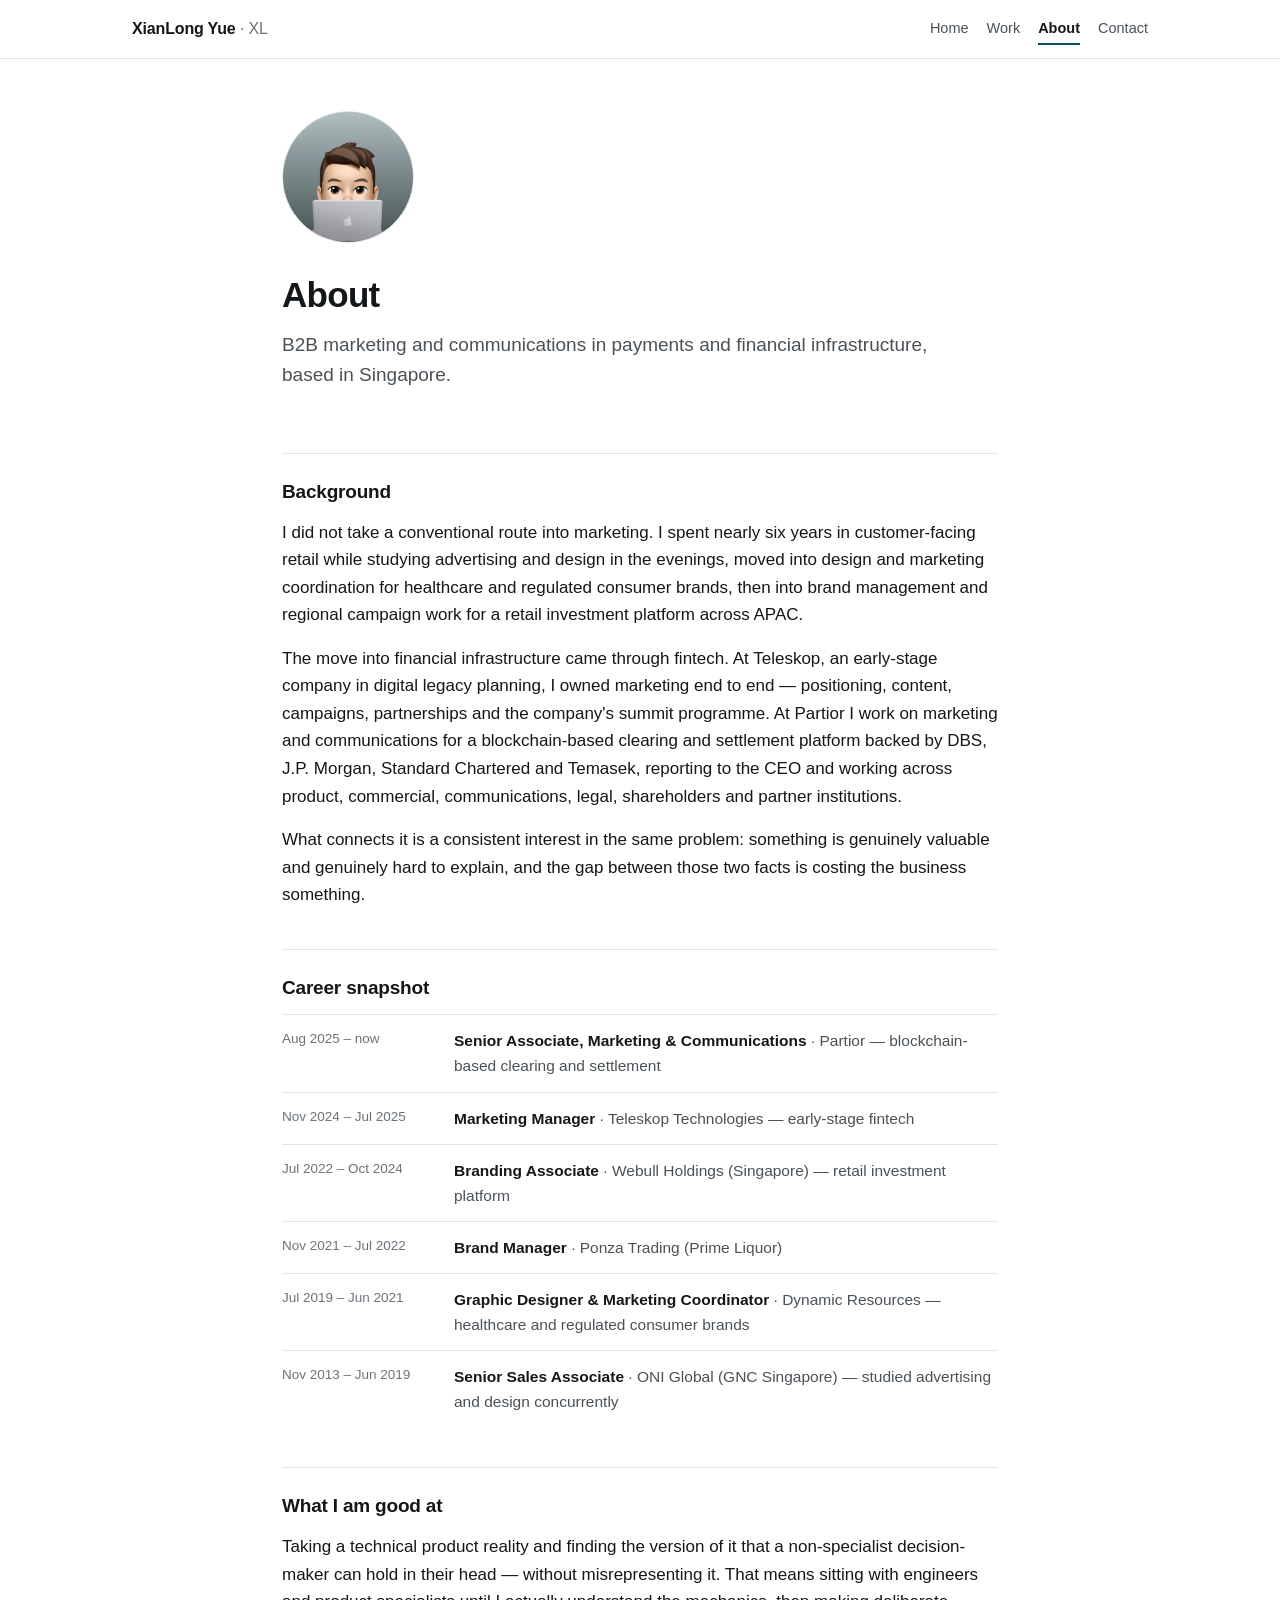
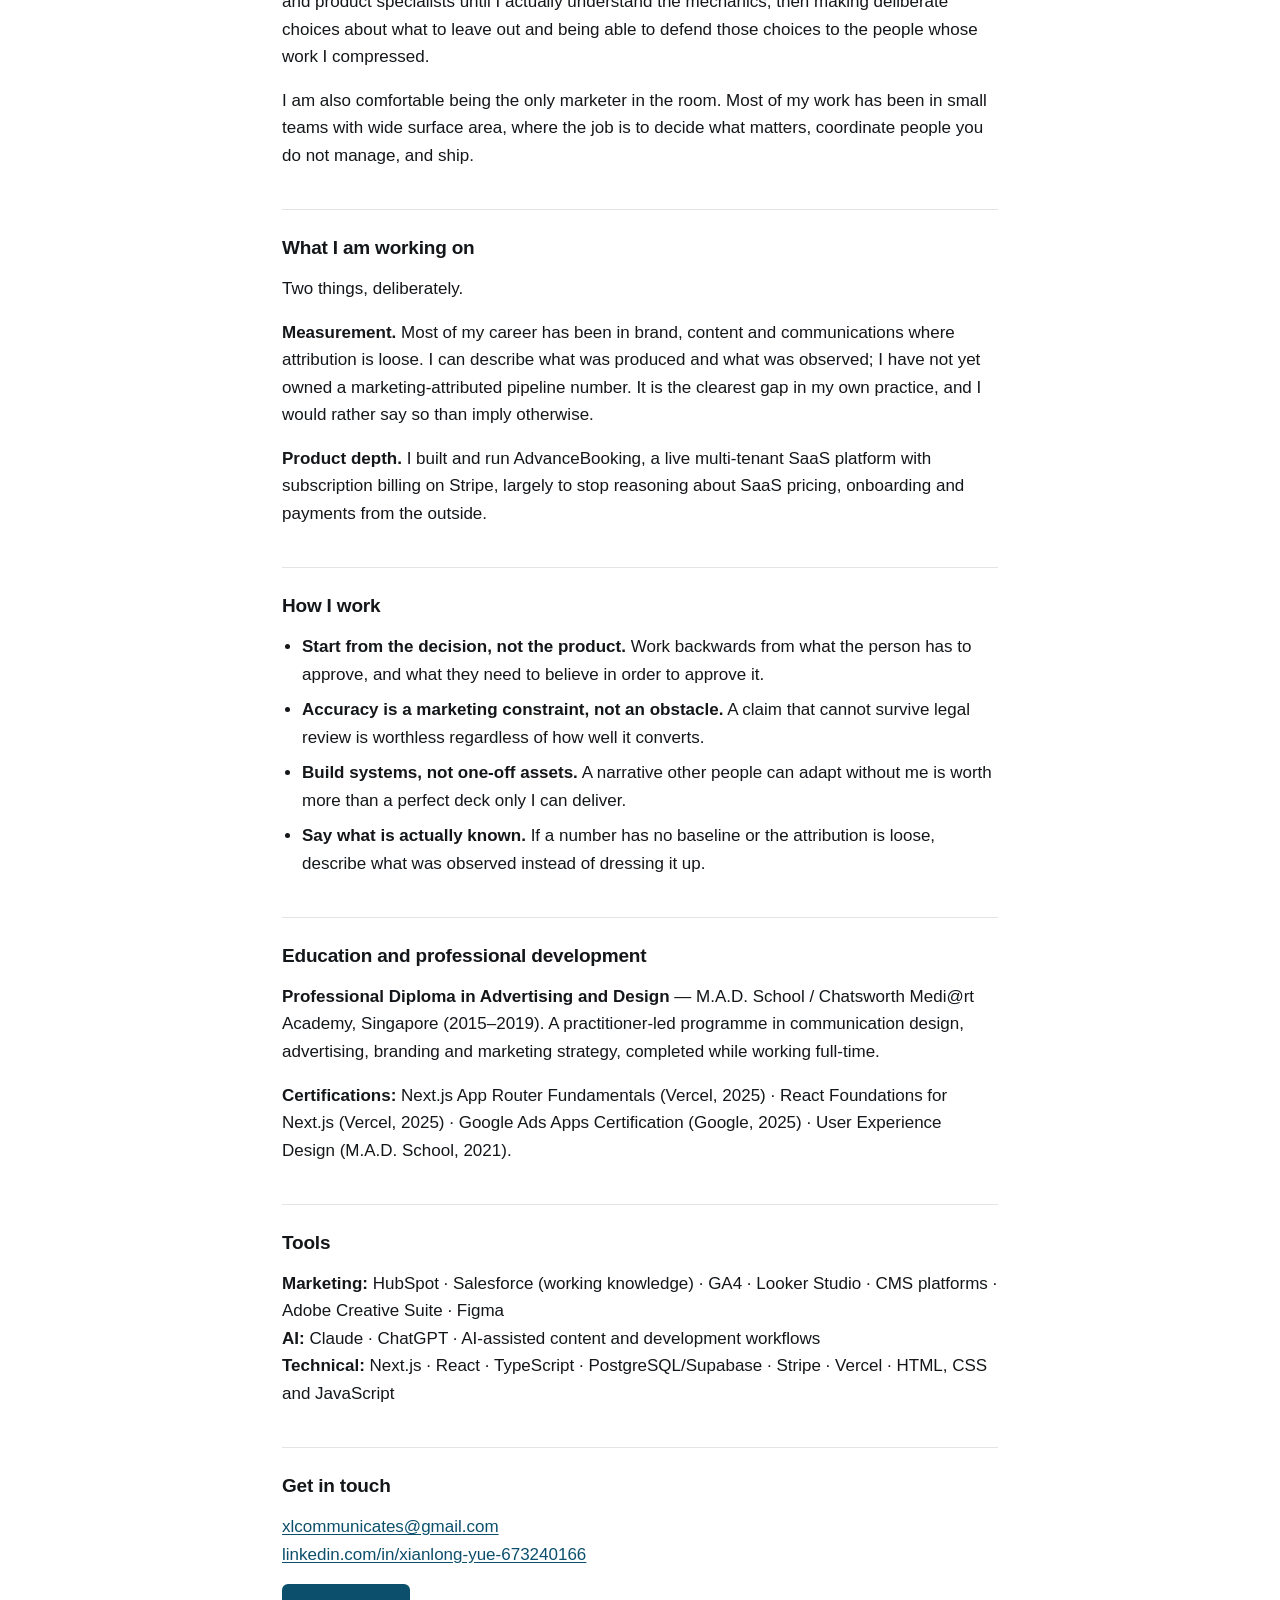
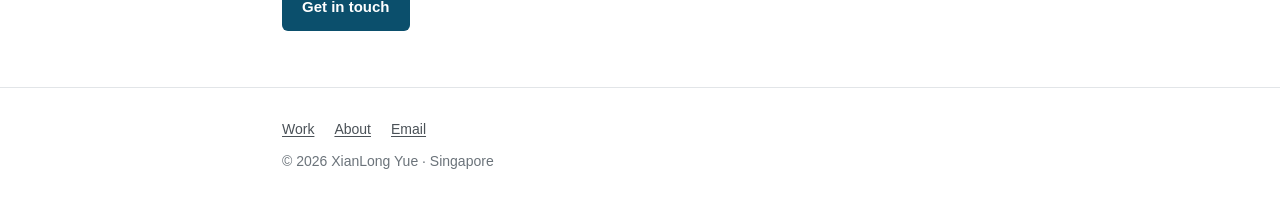
==== about.html @ cefd104b "Reposition portfolio as B2B fintech marketing site Multi-page site with five case studies (Partior, " ====
<!DOCTYPE html>
<html lang="en-GB">
<head>
<meta charset="utf-8">
<meta name="viewport" content="width=device-width, initial-scale=1">
<title>About — XianLong Yue, B2B marketing in payments and financial infrastructure</title>
<meta name="description" content="About XianLong Yue (XL): B2B marketing and communications in payments and financial infrastructure, Singapore and APAC. Background, how I work, and what I am working on next.">
<link rel="canonical" href="https://xlcommunicates-beep.github.io/about.html">
<meta property="og:type" content="profile">
<meta property="og:title" content="About — XianLong Yue">
<meta property="og:description" content="B2B marketing and communications in payments and financial infrastructure, Singapore and APAC.">
<meta property="og:url" content="https://xlcommunicates-beep.github.io/about.html">
<meta property="og:locale" content="en_GB">
<link rel="stylesheet" href="assets/style.css">
</head>
<body>
<a class="skip-link" href="#main">Skip to content</a>

<header class="site-header">
  <div class="wrap-wide">
    <a class="brand" href="index.html">XianLong Yue <span>· XL</span></a>
    <nav class="site-nav" aria-label="Primary">
      <ul>
        <li><a href="index.html">Home</a></li>
        <li><a href="work.html">Work</a></li>
        <li><a href="about.html" aria-current="page">About</a></li>
        <li><a href="index.html#contact">Contact</a></li>
      </ul>
    </nav>
  </div>
</header>

<main id="main">

  <div class="page-head">
    <div class="wrap">
      <img class="portrait" src="images/IMG_5839.jpg" alt="XianLong Yue" loading="lazy">
      <h1>About</h1>
      <p class="lede">B2B marketing and communications in payments and financial infrastructure,
      based in Singapore.</p>
    </div>
  </div>

  <section>
    <div class="wrap">
      <h2>Background</h2>
      <p>I did not take a conventional route into marketing. I spent nearly six years in
      customer-facing retail while studying advertising and design in the evenings, moved into design
      and marketing coordination for healthcare and regulated consumer brands, then into brand
      management and regional campaign work for a retail investment platform across APAC.</p>
      <p>The move into financial infrastructure came through fintech. At Teleskop, an early-stage
      company in digital legacy planning, I owned marketing end to end — positioning, content,
      campaigns, partnerships and the company's summit programme. At Partior I work on marketing and
      communications for a blockchain-based clearing and settlement platform backed by DBS,
      J.P. Morgan, Standard Chartered and Temasek, reporting to the CEO and working across product,
      commercial, communications, legal, shareholders and partner institutions.</p>
      <p>What connects it is a consistent interest in the same problem: something is genuinely
      valuable and genuinely hard to explain, and the gap between those two facts is costing the
      business something.</p>

      <h2>Career snapshot</h2>
      <div class="timeline">
        <div class="tl-row">
          <div class="when">Aug 2025 – now</div>
          <div class="what"><strong>Senior Associate, Marketing &amp; Communications</strong>
            <span>· Partior — blockchain-based clearing and settlement</span></div>
        </div>
        <div class="tl-row">
          <div class="when">Nov 2024 – Jul 2025</div>
          <div class="what"><strong>Marketing Manager</strong>
            <span>· Teleskop Technologies — early-stage fintech</span></div>
        </div>
        <div class="tl-row">
          <div class="when">Jul 2022 – Oct 2024</div>
          <div class="what"><strong>Branding Associate</strong>
            <span>· Webull Holdings (Singapore) — retail investment platform</span></div>
        </div>
        <div class="tl-row">
          <div class="when">Nov 2021 – Jul 2022</div>
          <div class="what"><strong>Brand Manager</strong>
            <span>· Ponza Trading (Prime Liquor)</span></div>
        </div>
        <div class="tl-row">
          <div class="when">Jul 2019 – Jun 2021</div>
          <div class="what"><strong>Graphic Designer &amp; Marketing Coordinator</strong>
            <span>· Dynamic Resources — healthcare and regulated consumer brands</span></div>
        </div>
        <div class="tl-row">
          <div class="when">Nov 2013 – Jun 2019</div>
          <div class="what"><strong>Senior Sales Associate</strong>
            <span>· ONI Global (GNC Singapore) — studied advertising and design concurrently</span></div>
        </div>
      </div>

      <h2>What I am good at</h2>
      <p>Taking a technical product reality and finding the version of it that a non-specialist
      decision-maker can hold in their head — without misrepresenting it. That means sitting with
      engineers and product specialists until I actually understand the mechanics, then making
      deliberate choices about what to leave out and being able to defend those choices to the people
      whose work I compressed.</p>
      <p>I am also comfortable being the only marketer in the room. Most of my work has been in small
      teams with wide surface area, where the job is to decide what matters, coordinate people you do
      not manage, and ship.</p>

      <h2>What I am working on</h2>
      <p>Two things, deliberately.</p>
      <p><strong>Measurement.</strong> Most of my career has been in brand, content and communications
      where attribution is loose. I can describe what was produced and what was observed; I have not
      yet owned a marketing-attributed pipeline number. It is the clearest gap in my own practice,
      and I would rather say so than imply otherwise.</p>
      <p><strong>Product depth.</strong> I built and run AdvanceBooking, a live multi-tenant SaaS
      platform with subscription billing on Stripe, largely to stop reasoning about SaaS pricing,
      onboarding and payments from the outside.</p>

      <h2>How I work</h2>
      <ul class="plain">
        <li><strong>Start from the decision, not the product.</strong> Work backwards from what the
        person has to approve, and what they need to believe in order to approve it.</li>
        <li><strong>Accuracy is a marketing constraint, not an obstacle.</strong> A claim that
        cannot survive legal review is worthless regardless of how well it converts.</li>
        <li><strong>Build systems, not one-off assets.</strong> A narrative other people can adapt
        without me is worth more than a perfect deck only I can deliver.</li>
        <li><strong>Say what is actually known.</strong> If a number has no baseline or the
        attribution is loose, describe what was observed instead of dressing it up.</li>
      </ul>

      <h2>Education and professional development</h2>
      <p><strong>Professional Diploma in Advertising and Design</strong> — M.A.D. School /
      Chatsworth Medi@rt Academy, Singapore (2015–2019). A practitioner-led programme in
      communication design, advertising, branding and marketing strategy, completed while working
      full-time.</p>
      <p><strong>Certifications:</strong> Next.js App Router Fundamentals (Vercel, 2025) · React
      Foundations for Next.js (Vercel, 2025) · Google Ads Apps Certification (Google, 2025) · User
      Experience Design (M.A.D. School, 2021).</p>

      <h2>Tools</h2>
      <p><strong>Marketing:</strong> HubSpot · Salesforce (working knowledge) · GA4 · Looker Studio ·
      CMS platforms · Adobe Creative Suite · Figma<br>
      <strong>AI:</strong> Claude · ChatGPT · AI-assisted content and development workflows<br>
      <strong>Technical:</strong> Next.js · React · TypeScript · PostgreSQL/Supabase · Stripe ·
      Vercel · HTML, CSS and JavaScript</p>

      <h2>Get in touch</h2>
      <p>
        <a href="mailto:xlcommunicates@gmail.com">xlcommunicates@gmail.com</a><br>
        <a href="https://www.linkedin.com/in/xianlong-yue-673240166/">linkedin.com/in/xianlong-yue-673240166</a>
      </p>
      <div class="btn-row">
        <a class="btn" href="mailto:xlcommunicates@gmail.com">Get in touch</a>
      </div>
    </div>
  </section>

</main>

<footer class="site-footer">
  <div class="wrap">
    <div class="row">
      <a href="work.html">Work</a>
      <a href="about.html">About</a>
      <a href="mailto:xlcommunicates@gmail.com">Email</a>
    </div>
    <div>© 2026 XianLong Yue · Singapore</div>
  </div>
</footer>

</body>
</html>
---- assets/style.css ----
/* XianLong Yue — portfolio stylesheet
   No dependencies, no external requests. System fonts only. */

:root {
  --ink: #14171a;
  --ink-soft: #4a5157;
  --ink-faint: #6b737a;
  --rule: #e2e5e8;
  --rule-strong: #c9ced3;
  --bg: #ffffff;
  --bg-soft: #f7f8f9;
  --accent: #0b4f6c;
  --accent-soft: #eaf1f5;
  --max: 760px;
  --wide: 1060px;
}

*, *::before, *::after { box-sizing: border-box; }

html { -webkit-text-size-adjust: 100%; scroll-behavior: smooth; }
@media (prefers-reduced-motion: reduce) {
  html { scroll-behavior: auto; }
  * { animation: none !important; transition: none !important; }
}

body {
  margin: 0;
  background: var(--bg);
  color: var(--ink);
  font-family: -apple-system, BlinkMacSystemFont, "Segoe UI", Roboto, Helvetica, Arial, sans-serif;
  font-size: 17px;
  line-height: 1.62;
  -webkit-font-smoothing: antialiased;
}

/* ---------- accessibility ---------- */
.skip-link {
  position: absolute; left: -9999px; top: 0;
  background: var(--accent); color: #fff;
  padding: 10px 16px; z-index: 100; text-decoration: none;
}
.skip-link:focus { left: 8px; top: 8px; }

a { color: var(--accent); text-underline-offset: 2px; }
a:focus-visible, button:focus-visible {
  outline: 2px solid var(--accent);
  outline-offset: 3px;
  border-radius: 2px;
}

/* ---------- layout ---------- */
.wrap { max-width: var(--max); margin: 0 auto; padding: 0 22px; }
.wrap-wide { max-width: var(--wide); margin: 0 auto; padding: 0 22px; }

/* ---------- header / nav ---------- */
.site-header {
  border-bottom: 1px solid var(--rule);
  background: var(--bg);
  position: sticky; top: 0; z-index: 50;
}
.site-header .wrap-wide {
  display: flex; align-items: center; justify-content: space-between;
  gap: 4px 16px; min-height: 58px; flex-wrap: wrap;
}
/* allow the nav to shrink and wrap instead of forcing the page wider */
.site-nav { min-width: 0; flex: 1 1 auto; }
.brand {
  font-weight: 650; letter-spacing: -0.01em;
  color: var(--ink); text-decoration: none; font-size: 16px;
  padding: 6px 0;
}
.brand span { color: var(--ink-faint); font-weight: 400; }
.site-nav ul {
  list-style: none; display: flex; flex-wrap: wrap;
  gap: 2px 18px; margin: 0; padding: 6px 0;
  justify-content: flex-end;
}
@media (max-width: 700px) {
  .site-header { position: static; }
  .site-header .wrap-wide { min-height: 0; padding-top: 10px; padding-bottom: 8px; }
  .site-nav { flex: 1 1 100%; }
  .site-nav ul { justify-content: flex-start; gap: 2px 15px; }
}
.site-nav a {
  color: var(--ink-soft); text-decoration: none;
  font-size: 14.5px; padding: 4px 0; display: inline-block;
}
.site-nav a:hover { color: var(--accent); }
.site-nav a[aria-current="page"] {
  color: var(--ink); font-weight: 600;
  box-shadow: inset 0 -2px 0 var(--accent);
}

/* ---------- page header (one component, all pages) ---------- */
.page-head { padding: 52px 0 8px; }
.page-head--lead { padding: 64px 0 12px; }
.page-head .kicker {
  font-size: 12px; text-transform: uppercase; letter-spacing: 0.08em;
  color: var(--accent); font-weight: 660; margin: 0 0 10px;
}
.page-head h1 {
  font-size: clamp(26px, 4.4vw, 35px); line-height: 1.2;
  letter-spacing: -0.02em; margin: 0 0 14px; font-weight: 680;
}
.page-head--lead h1 {
  font-size: clamp(28px, 5.2vw, 41px); line-height: 1.17;
  margin: 0 0 18px; max-width: 20ch;
}
.page-head .lede {
  font-size: clamp(17px, 2.3vw, 19px);
  color: var(--ink-soft); margin: 0 0 14px; max-width: 62ch;
}
.page-head .meta {
  font-size: 14.5px; color: var(--ink-faint);
  margin: 20px 0 0; letter-spacing: 0.01em;
}

/* ---------- sections ----------
   One separator device across the whole site: a hairline rule above every h2.
   Sections carry no padding or borders of their own, so rhythm never drifts
   between the home page, the work index and the case studies. */
section { padding: 0; border: 0; }
main { padding-bottom: 46px; }
.page-body { padding: 0; }

h2 {
  font-size: 19px; line-height: 1.3; letter-spacing: -0.01em;
  color: var(--ink); font-weight: 640;
  margin: 40px 0 14px; padding-top: 26px;
  border-top: 1px solid var(--rule);
  page-break-after: avoid;
}
h3 { font-size: 17px; line-height: 1.34; margin: 0 0 8px; font-weight: 640; letter-spacing: -0.01em; }
h4 {
  font-size: 12.5px; text-transform: uppercase; letter-spacing: 0.07em;
  color: var(--ink-faint); font-weight: 660; margin: 26px 0 7px;
}
p { margin: 0 0 16px; }
p:last-child { margin-bottom: 0; }
ul.plain { margin: 0 0 16px; padding-left: 20px; }
ul.plain li { margin-bottom: 8px; }

/* ---------- proof tiles ---------- */
.proof { display: grid; gap: 14px; grid-template-columns: repeat(auto-fit, minmax(280px, 1fr)); }
.proof div {
  border: 1px solid var(--rule); border-radius: 8px;
  padding: 17px 17px 15px; background: var(--bg-soft);
}
.proof strong { display: block; font-size: 15px; margin-bottom: 5px; letter-spacing: -0.01em; }
.proof span { font-size: 14px; color: var(--ink-soft); line-height: 1.5; display: block; }

/* ---------- case cards ---------- */
.cases { display: grid; gap: 16px; }
.case-card {
  border: 1px solid var(--rule); border-radius: 9px;
  padding: 22px 22px 20px; text-decoration: none; color: inherit;
  display: block; background: var(--bg);
}
.case-card:hover { border-color: var(--rule-strong); background: var(--bg-soft); }
.case-card .kicker {
  font-size: 12px; text-transform: uppercase; letter-spacing: 0.08em;
  color: var(--accent); font-weight: 660; margin: 0 0 7px;
}
.case-card h3 { font-size: 19px; margin-bottom: 8px; }

/* Featured card — the one emphasis on the Work index. */
.case-card--featured {
  border-color: var(--accent); border-width: 1.5px;
  background: var(--accent-soft);
}
.case-card--featured:hover { border-color: var(--accent); background: #e2ecf2; }
.case-card--featured .kicker { display: flex; align-items: center; gap: 8px; }
.case-card--featured .kicker::before {
  content: "Featured"; background: var(--accent); color: #fff;
  font-size: 10.5px; letter-spacing: 0.06em; font-weight: 660;
  padding: 2px 7px; border-radius: 3px;
}
.case-card p { font-size: 15.5px; color: var(--ink-soft); margin: 0; }
.case-card .more {
  font-size: 14px; color: var(--accent); font-weight: 600;
  margin-top: 12px; display: inline-block;
}

/* ---------- capability groups ---------- */
.caps { display: grid; gap: 22px; grid-template-columns: repeat(auto-fit, minmax(230px, 1fr)); }
.caps h3 { font-size: 15.5px; margin-bottom: 7px; }
.caps p { font-size: 14.5px; color: var(--ink-soft); margin: 0; }

/* ---------- timeline ---------- */
.timeline { border-top: 1px solid var(--rule); margin-bottom: 4px; }
.tl-row {
  display: grid; grid-template-columns: 152px 1fr;
  gap: 6px 20px; padding: 13px 0; border-bottom: 1px solid var(--rule);
}
/* the following h2's own rule provides the closing line */
.tl-row:last-child { border-bottom: 0; }
.tl-row .when { font-size: 13.5px; color: var(--ink-faint); font-variant-numeric: tabular-nums; }
.tl-row .what { font-size: 15.5px; }
.tl-row .what strong { font-weight: 630; }
.tl-row .what span { color: var(--ink-soft); }
@media (max-width: 520px) {
  .tl-row { grid-template-columns: 1fr; gap: 2px; }
}

/* ---------- case study facts strip ---------- */
.facts {
  display: grid; gap: 12px 26px;
  grid-template-columns: repeat(auto-fit, minmax(190px, 1fr));
  padding: 20px 0 0;
}
.facts div { font-size: 14.5px; }
.facts dt {
  font-size: 11.5px; text-transform: uppercase; letter-spacing: 0.07em;
  color: var(--ink-faint); font-weight: 660; margin-bottom: 2px;
}
.facts dd { margin: 0; color: var(--ink-soft); }

.role-box {
  background: var(--accent-soft); border-left: 3px solid var(--accent);
  padding: 16px 18px; margin: 20px 0; border-radius: 0 6px 6px 0;
}
.role-box p { font-size: 15.5px; margin: 0; }
.role-box strong { font-weight: 660; }

figure { margin: 24px 0; }
figure img {
  max-width: 100%; height: auto; display: block;
  border: 1px solid var(--rule); border-radius: 7px;
}
figcaption { font-size: 13.5px; color: var(--ink-faint); margin-top: 9px; line-height: 1.5; }

.note {
  font-size: 14px; color: var(--ink-faint);
  background: var(--bg-soft); border: 1px dashed var(--rule-strong);
  padding: 12px 14px; border-radius: 6px; margin: 18px 0;
}

.tags { margin: 26px 0 0; font-size: 14px; color: var(--ink-soft); }
.tags strong { color: var(--ink); font-weight: 630; }

/* ---------- buttons ---------- */
.btn {
  display: inline-block; background: var(--accent); color: #fff;
  padding: 11px 20px; border-radius: 6px; text-decoration: none;
  font-size: 15px; font-weight: 600;
}
.btn:hover { background: #093f57; }
.btn-secondary {
  background: transparent; color: var(--accent);
  border: 1px solid var(--rule-strong);
}
.btn-secondary:hover { background: var(--bg-soft); }
.btn-row { display: flex; flex-wrap: wrap; gap: 11px; margin-top: 8px; }

/* ---------- portrait (About only) ---------- */
.portrait {
  width: 132px; height: 132px; border-radius: 50%;
  object-fit: cover; border: 1px solid var(--rule); margin-bottom: 22px;
}

/* ---------- footer ---------- */
.site-footer {
  border-top: 1px solid var(--rule); padding: 30px 0 44px;
  font-size: 14px; color: var(--ink-faint); margin-top: 10px;
}
.site-footer a { color: var(--ink-soft); }
.site-footer .row { display: flex; flex-wrap: wrap; gap: 8px 20px; margin-bottom: 10px; }

/* ---------- prev/next ---------- */
.pager {
  display: flex; flex-wrap: wrap; gap: 12px;
  justify-content: space-between; padding: 26px 0 0;
  border-top: 1px solid var(--rule); font-size: 15px;
}
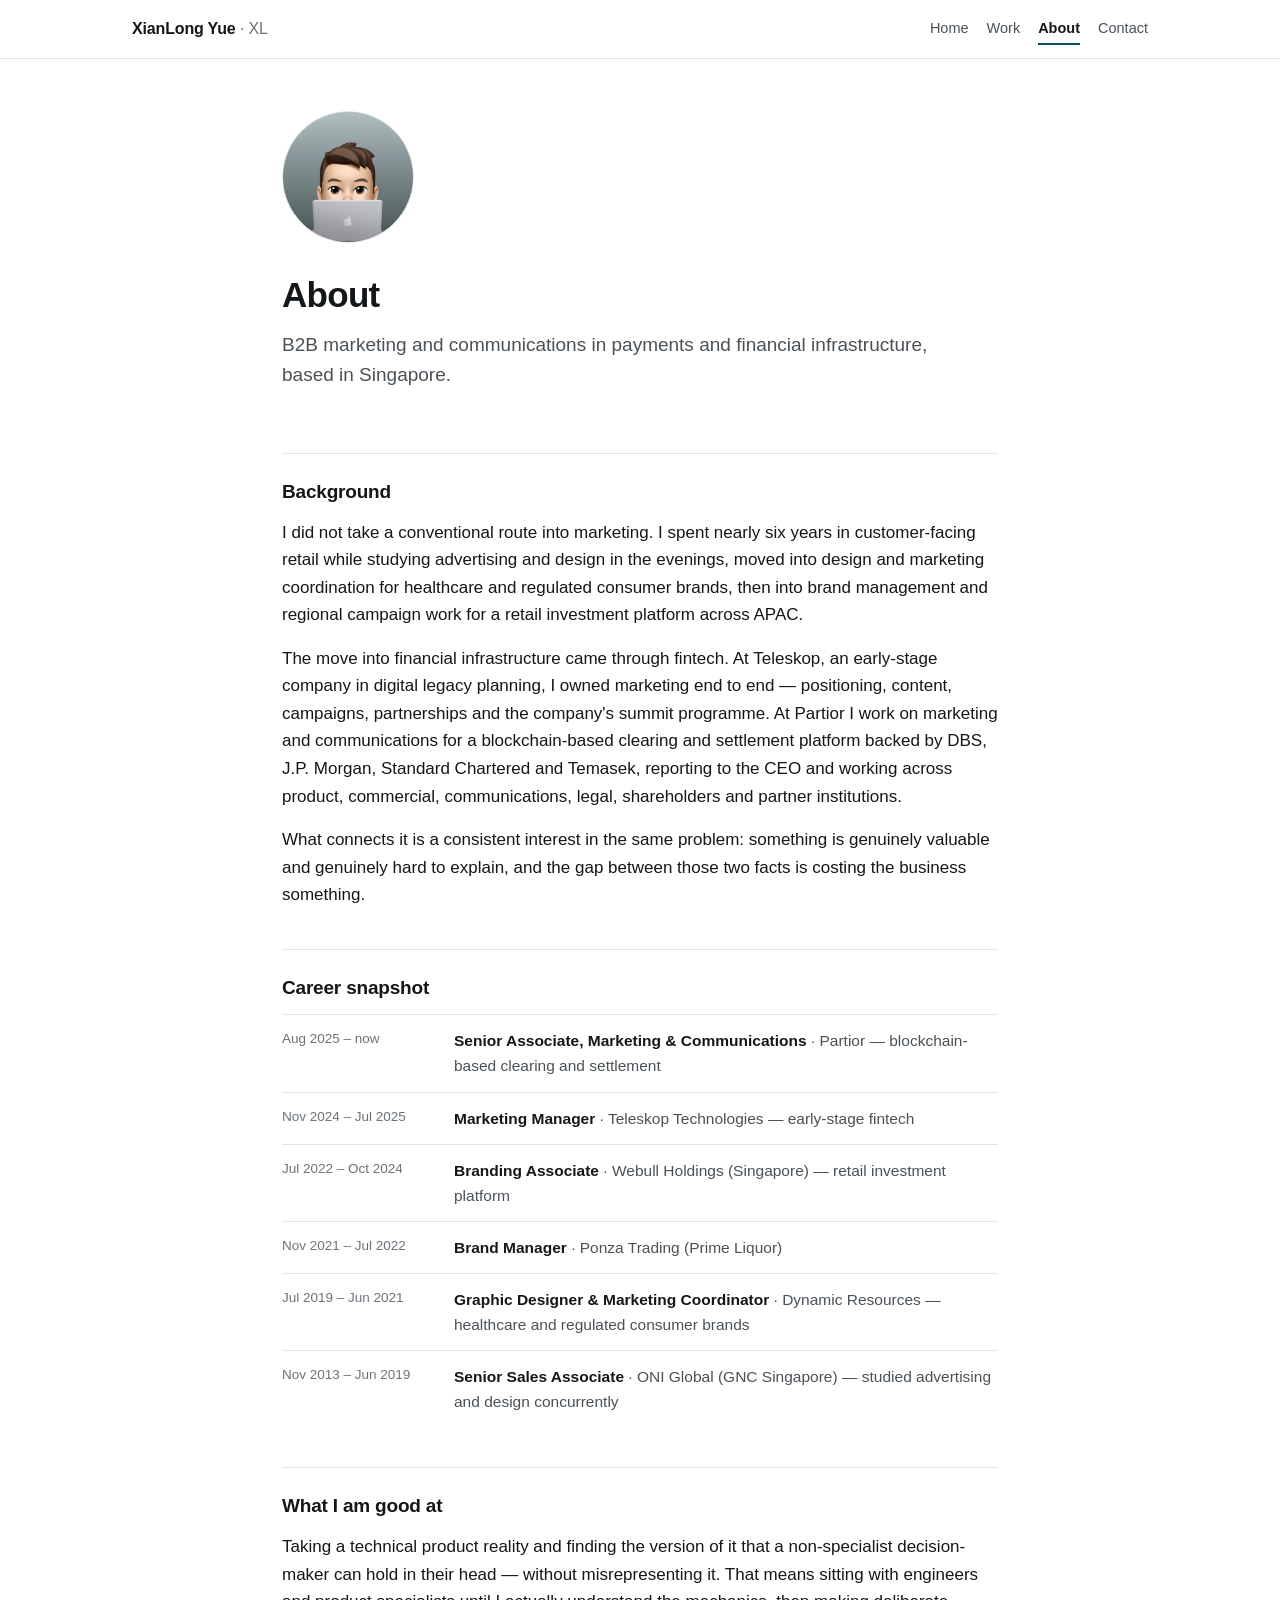
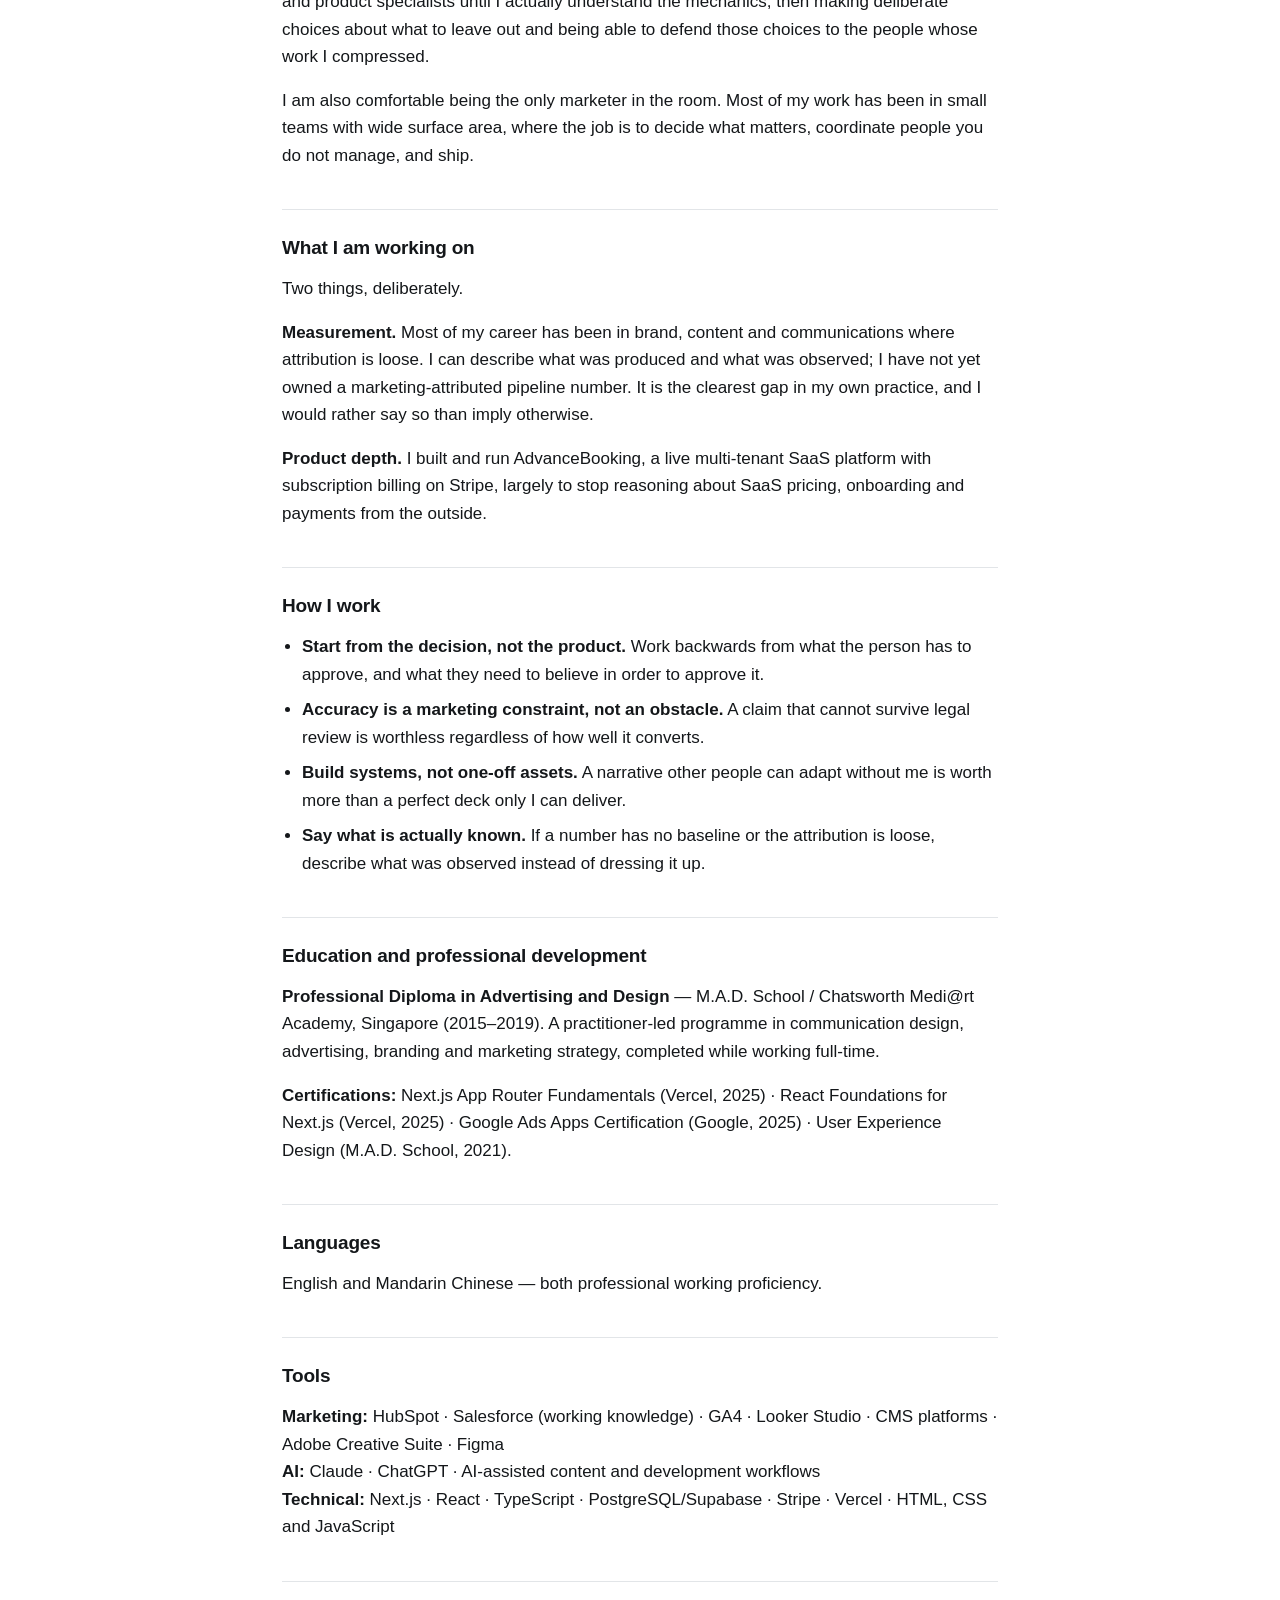
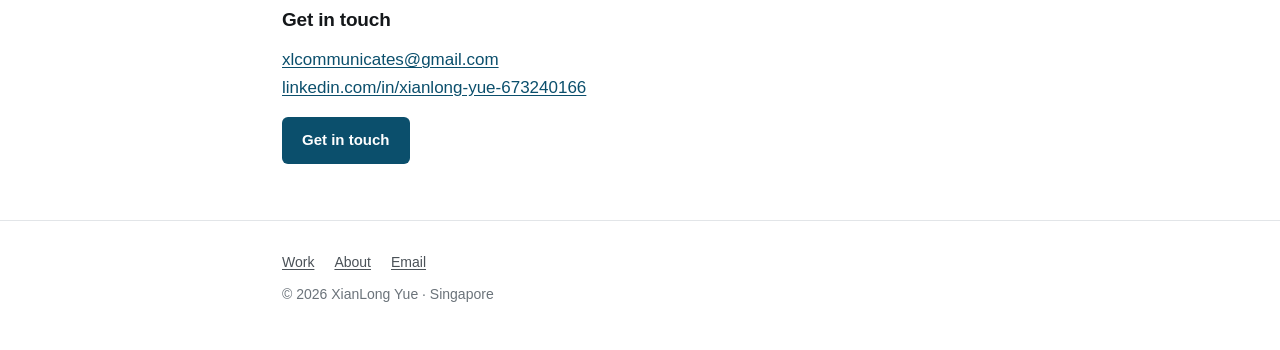
==== commit 55762f9b: "Add languages to About English and Mandarin Chinese, both professional working proficiency — relevan" ====
--- a/about.html
+++ b/about.html
@@ -11,6 +11,12 @@
 <meta property="og:description" content="B2B marketing and communications in payments and financial infrastructure, Singapore and APAC.">
 <meta property="og:url" content="https://xlcommunicates-beep.github.io/about.html">
 <meta property="og:locale" content="en_GB">
+<meta property="og:image" content="https://xlcommunicates-beep.github.io/assets/og-image.png">
+<meta property="og:image:width" content="1200">
+<meta property="og:image:height" content="630">
+<meta property="og:image:alt" content="XianLong Yue — I make complex financial infrastructure legible to the people who decide.">
+<meta name="twitter:card" content="summary_large_image">
+<meta name="twitter:image" content="https://xlcommunicates-beep.github.io/assets/og-image.png">
 <link rel="stylesheet" href="assets/style.css">
 </head>
 <body>
@@ -133,6 +139,9 @@
       Foundations for Next.js (Vercel, 2025) · Google Ads Apps Certification (Google, 2025) · User
       Experience Design (M.A.D. School, 2021).</p>
 
+      <h2>Languages</h2>
+      <p>English and Mandarin Chinese — both professional working proficiency.</p>
+
       <h2>Tools</h2>
       <p><strong>Marketing:</strong> HubSpot · Salesforce (working knowledge) · GA4 · Looker Studio ·
       CMS platforms · Adobe Creative Suite · Figma<br>
@@ -143,7 +152,7 @@
       <h2>Get in touch</h2>
       <p>
         <a href="mailto:xlcommunicates@gmail.com">xlcommunicates@gmail.com</a><br>
-        <a href="https://www.linkedin.com/in/xianlong-yue-673240166/">linkedin.com/in/xianlong-yue-673240166</a>
+        <a href="https://www.linkedin.com/in/xianlong-yue-673240166/" target="_blank" rel="noopener noreferrer">linkedin.com/in/xianlong-yue-673240166<span class="sr-only"> (opens in a new tab)</span></a>
       </p>
       <div class="btn-row">
         <a class="btn" href="mailto:xlcommunicates@gmail.com">Get in touch</a>
--- a/assets/style.css
+++ b/assets/style.css
@@ -41,6 +41,13 @@
 }
 .skip-link:focus { left: 8px; top: 8px; }
 
+/* visually hidden, still announced by screen readers */
+.sr-only {
+  position: absolute; width: 1px; height: 1px;
+  padding: 0; margin: -1px; overflow: hidden;
+  clip: rect(0, 0, 0, 0); white-space: nowrap; border: 0;
+}
+
 a { color: var(--accent); text-underline-offset: 2px; }
 a:focus-visible, button:focus-visible {
   outline: 2px solid var(--accent);
